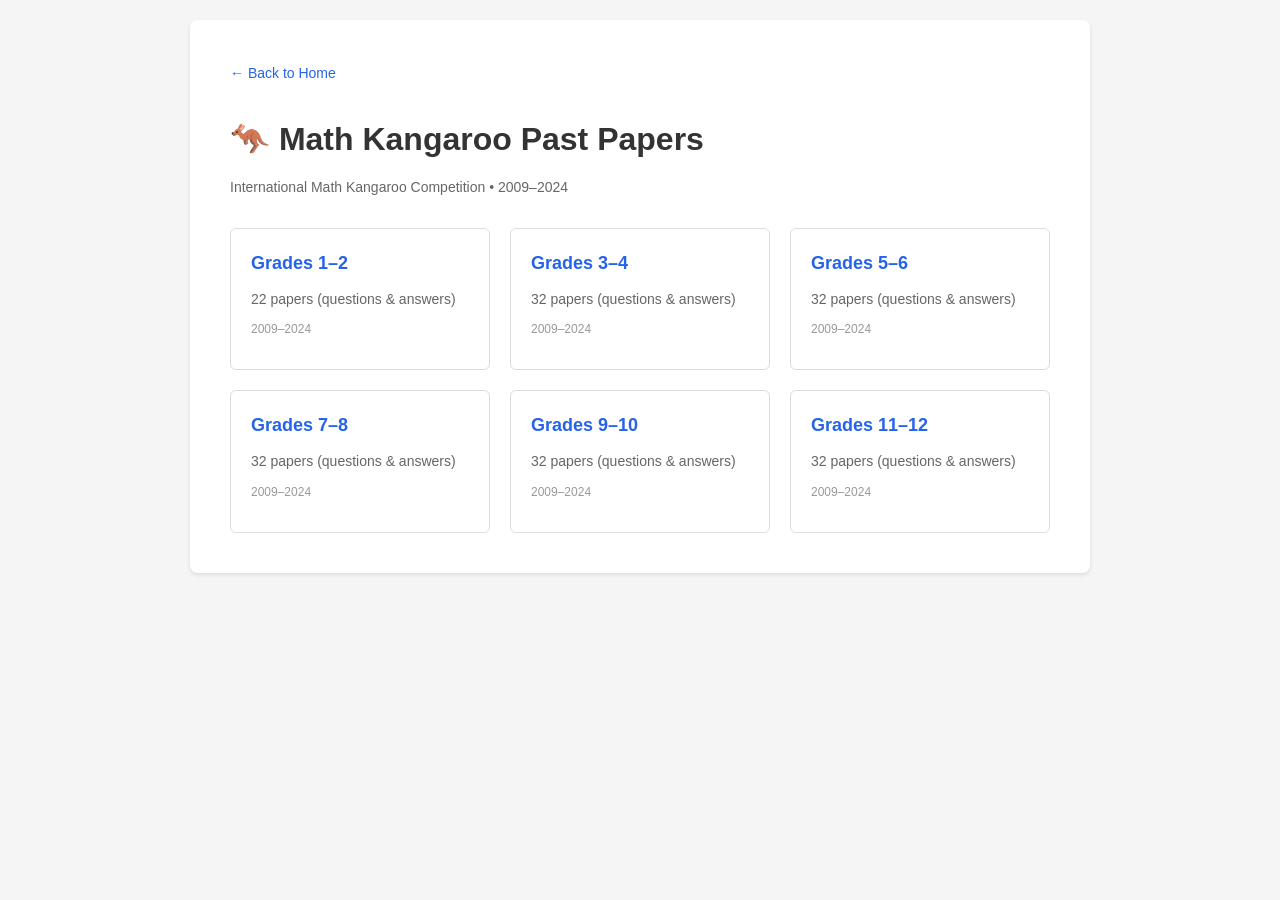
==== kangaroo-papers/index.html @ 5515c4b9 "fix: add index.html files for kangaroo-papers directories to enable GitHub Pages browsing" ====
<!DOCTYPE html>
<html lang="en">
<head>
    <meta charset="UTF-8">
    <meta name="viewport" content="width=device-width, initial-scale=1.0">
    <title>Math Kangaroo Past Papers</title>
    <style>
        * {
            margin: 0;
            padding: 0;
            box-sizing: border-box;
        }
        body {
            font-family: -apple-system, BlinkMacSystemFont, 'Segoe UI', Roboto, Oxygen, Ubuntu, Cantarell, sans-serif;
            background: #f5f5f5;
            padding: 20px;
            line-height: 1.6;
        }
        .container {
            max-width: 900px;
            margin: 0 auto;
            background: white;
            padding: 40px;
            border-radius: 8px;
            box-shadow: 0 2px 4px rgba(0,0,0,0.1);
        }
        h1 {
            color: #333;
            margin-bottom: 10px;
        }
        .subtitle {
            color: #666;
            margin-bottom: 30px;
            font-size: 14px;
        }
        .grades-grid {
            display: grid;
            grid-template-columns: repeat(auto-fit, minmax(250px, 1fr));
            gap: 20px;
        }
        .grade-card {
            border: 1px solid #ddd;
            border-radius: 6px;
            padding: 20px;
            text-decoration: none;
            color: #333;
            transition: all 0.3s ease;
            cursor: pointer;
        }
        .grade-card:hover {
            border-color: #2563eb;
            box-shadow: 0 4px 12px rgba(37, 99, 235, 0.15);
            transform: translateY(-2px);
        }
        .grade-card h2 {
            color: #2563eb;
            margin-bottom: 10px;
            font-size: 18px;
        }
        .grade-card p {
            color: #666;
            font-size: 14px;
            margin-bottom: 10px;
        }
        .back-link {
            display: inline-block;
            margin-bottom: 30px;
            color: #2563eb;
            text-decoration: none;
            font-size: 14px;
        }
        .back-link:hover {
            text-decoration: underline;
        }
    </style>
</head>
<body>
    <div class="container">
        <a href="/" class="back-link">← Back to Home</a>

        <h1>🦘 Math Kangaroo Past Papers</h1>
        <p class="subtitle">International Math Kangaroo Competition • 2009–2024</p>

        <div class="grades-grid">
            <a href="Grade-1-2/" class="grade-card">
                <h2>Grades 1–2</h2>
                <p>22 papers (questions & answers)</p>
                <p style="font-size: 12px; color: #999;">2009–2024</p>
            </a>
            <a href="Grade-3-4/" class="grade-card">
                <h2>Grades 3–4</h2>
                <p>32 papers (questions & answers)</p>
                <p style="font-size: 12px; color: #999;">2009–2024</p>
            </a>
            <a href="Grade-5-6/" class="grade-card">
                <h2>Grades 5–6</h2>
                <p>32 papers (questions & answers)</p>
                <p style="font-size: 12px; color: #999;">2009–2024</p>
            </a>
            <a href="Grade-7-8/" class="grade-card">
                <h2>Grades 7–8</h2>
                <p>32 papers (questions & answers)</p>
                <p style="font-size: 12px; color: #999;">2009–2024</p>
            </a>
            <a href="Grade-9-10/" class="grade-card">
                <h2>Grades 9–10</h2>
                <p>32 papers (questions & answers)</p>
                <p style="font-size: 12px; color: #999;">2009–2024</p>
            </a>
            <a href="Grade-11-12/" class="grade-card">
                <h2>Grades 11–12</h2>
                <p>32 papers (questions & answers)</p>
                <p style="font-size: 12px; color: #999;">2009–2024</p>
            </a>
        </div>
    </div>
</body>
</html>
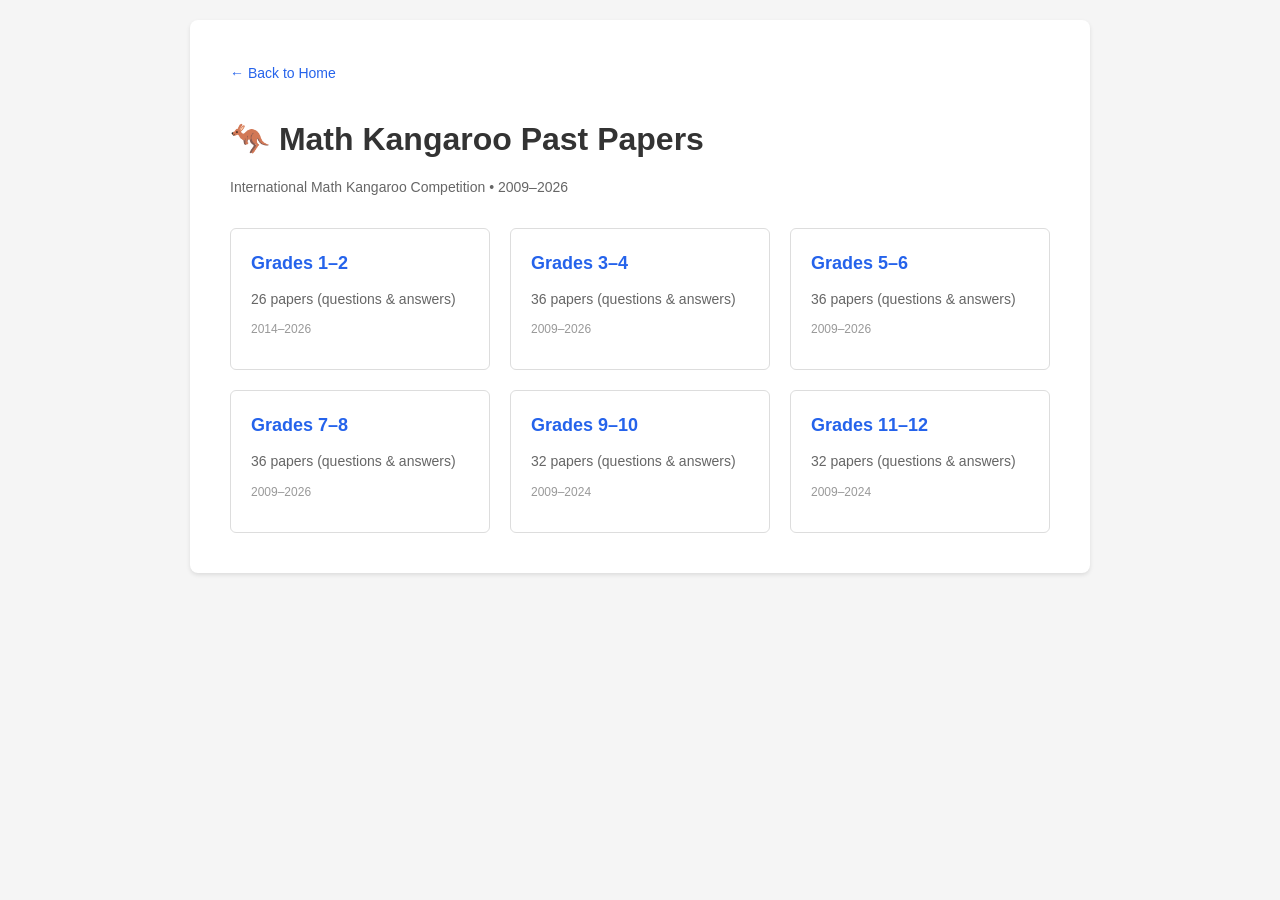
==== commit 75ca2086: "feat: add 2025/2026 Math Kangaroo papers and fix mislabeled 2023 files - Add 2025 and 2026 question " ====
--- a/kangaroo-papers/index.html
+++ b/kangaroo-papers/index.html
@@ -79,28 +79,28 @@
         <a href="/" class="back-link">← Back to Home</a>
 
         <h1>🦘 Math Kangaroo Past Papers</h1>
-        <p class="subtitle">International Math Kangaroo Competition • 2009–2024</p>
+        <p class="subtitle">International Math Kangaroo Competition • 2009–2026</p>
 
         <div class="grades-grid">
             <a href="Grade-1-2/" class="grade-card">
                 <h2>Grades 1–2</h2>
-                <p>22 papers (questions & answers)</p>
-                <p style="font-size: 12px; color: #999;">2009–2024</p>
+                <p>26 papers (questions & answers)</p>
+                <p style="font-size: 12px; color: #999;">2014–2026</p>
             </a>
             <a href="Grade-3-4/" class="grade-card">
                 <h2>Grades 3–4</h2>
-                <p>32 papers (questions & answers)</p>
-                <p style="font-size: 12px; color: #999;">2009–2024</p>
+                <p>36 papers (questions & answers)</p>
+                <p style="font-size: 12px; color: #999;">2009–2026</p>
             </a>
             <a href="Grade-5-6/" class="grade-card">
                 <h2>Grades 5–6</h2>
-                <p>32 papers (questions & answers)</p>
-                <p style="font-size: 12px; color: #999;">2009–2024</p>
+                <p>36 papers (questions & answers)</p>
+                <p style="font-size: 12px; color: #999;">2009–2026</p>
             </a>
             <a href="Grade-7-8/" class="grade-card">
                 <h2>Grades 7–8</h2>
-                <p>32 papers (questions & answers)</p>
-                <p style="font-size: 12px; color: #999;">2009–2024</p>
+                <p>36 papers (questions & answers)</p>
+                <p style="font-size: 12px; color: #999;">2009–2026</p>
             </a>
             <a href="Grade-9-10/" class="grade-card">
                 <h2>Grades 9–10</h2>
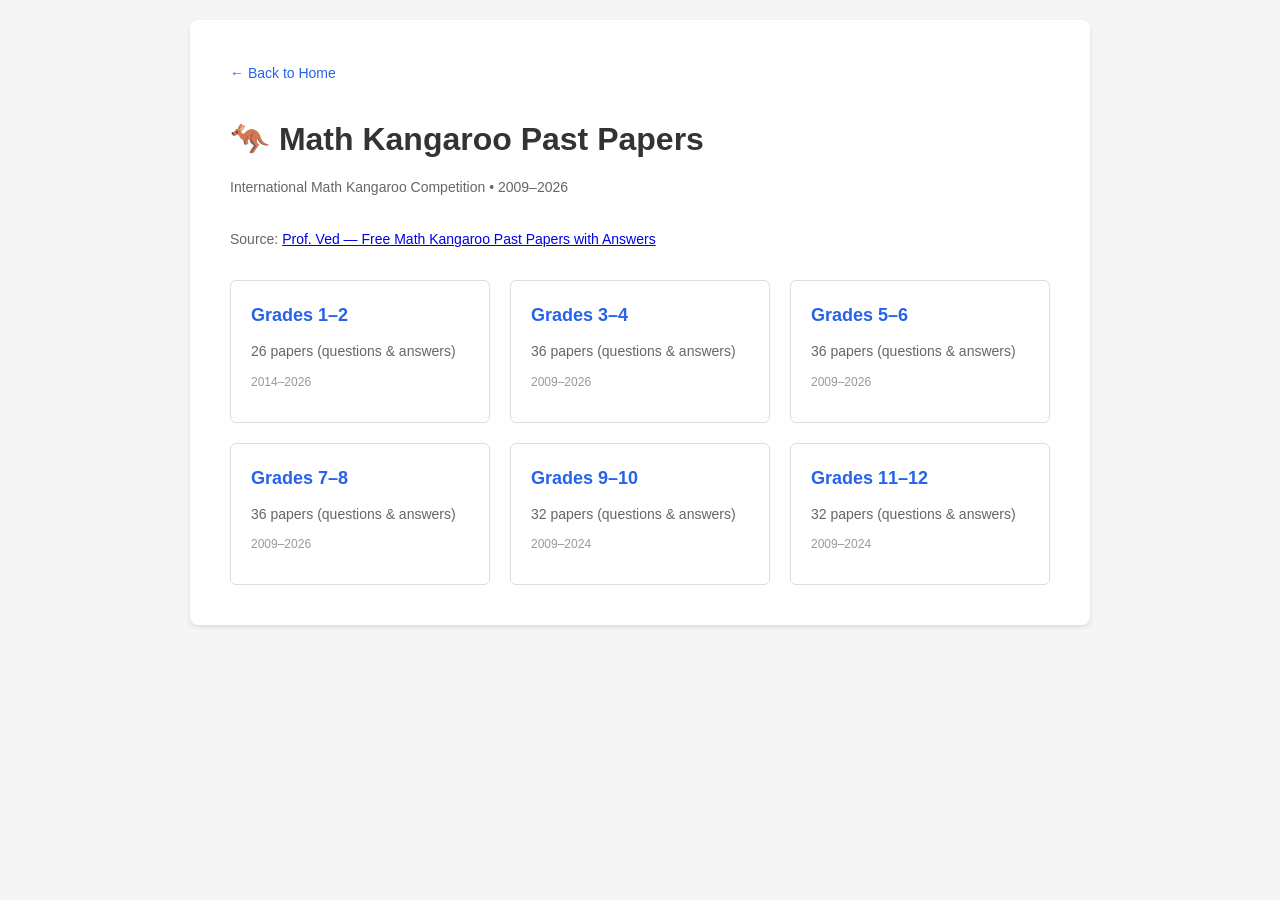
==== commit 7121b6a6: "docs: credit profved.com as source of Math Kangaroo papers Co-Authored-By: Claude Opus 5.5 <noreply@" ====
--- a/kangaroo-papers/index.html
+++ b/kangaroo-papers/index.html
@@ -80,6 +80,7 @@
 
         <h1>🦘 Math Kangaroo Past Papers</h1>
         <p class="subtitle">International Math Kangaroo Competition • 2009–2026</p>
+        <p class="subtitle">Source: <a href="https://www.profved.com/usa-math-competitions/about-math-kangaroo-test-complete-guide-by-prof-ved/free-math-kangaroo-past-papers-with-answers/">Prof. Ved — Free Math Kangaroo Past Papers with Answers</a></p>
 
         <div class="grades-grid">
             <a href="Grade-1-2/" class="grade-card">
